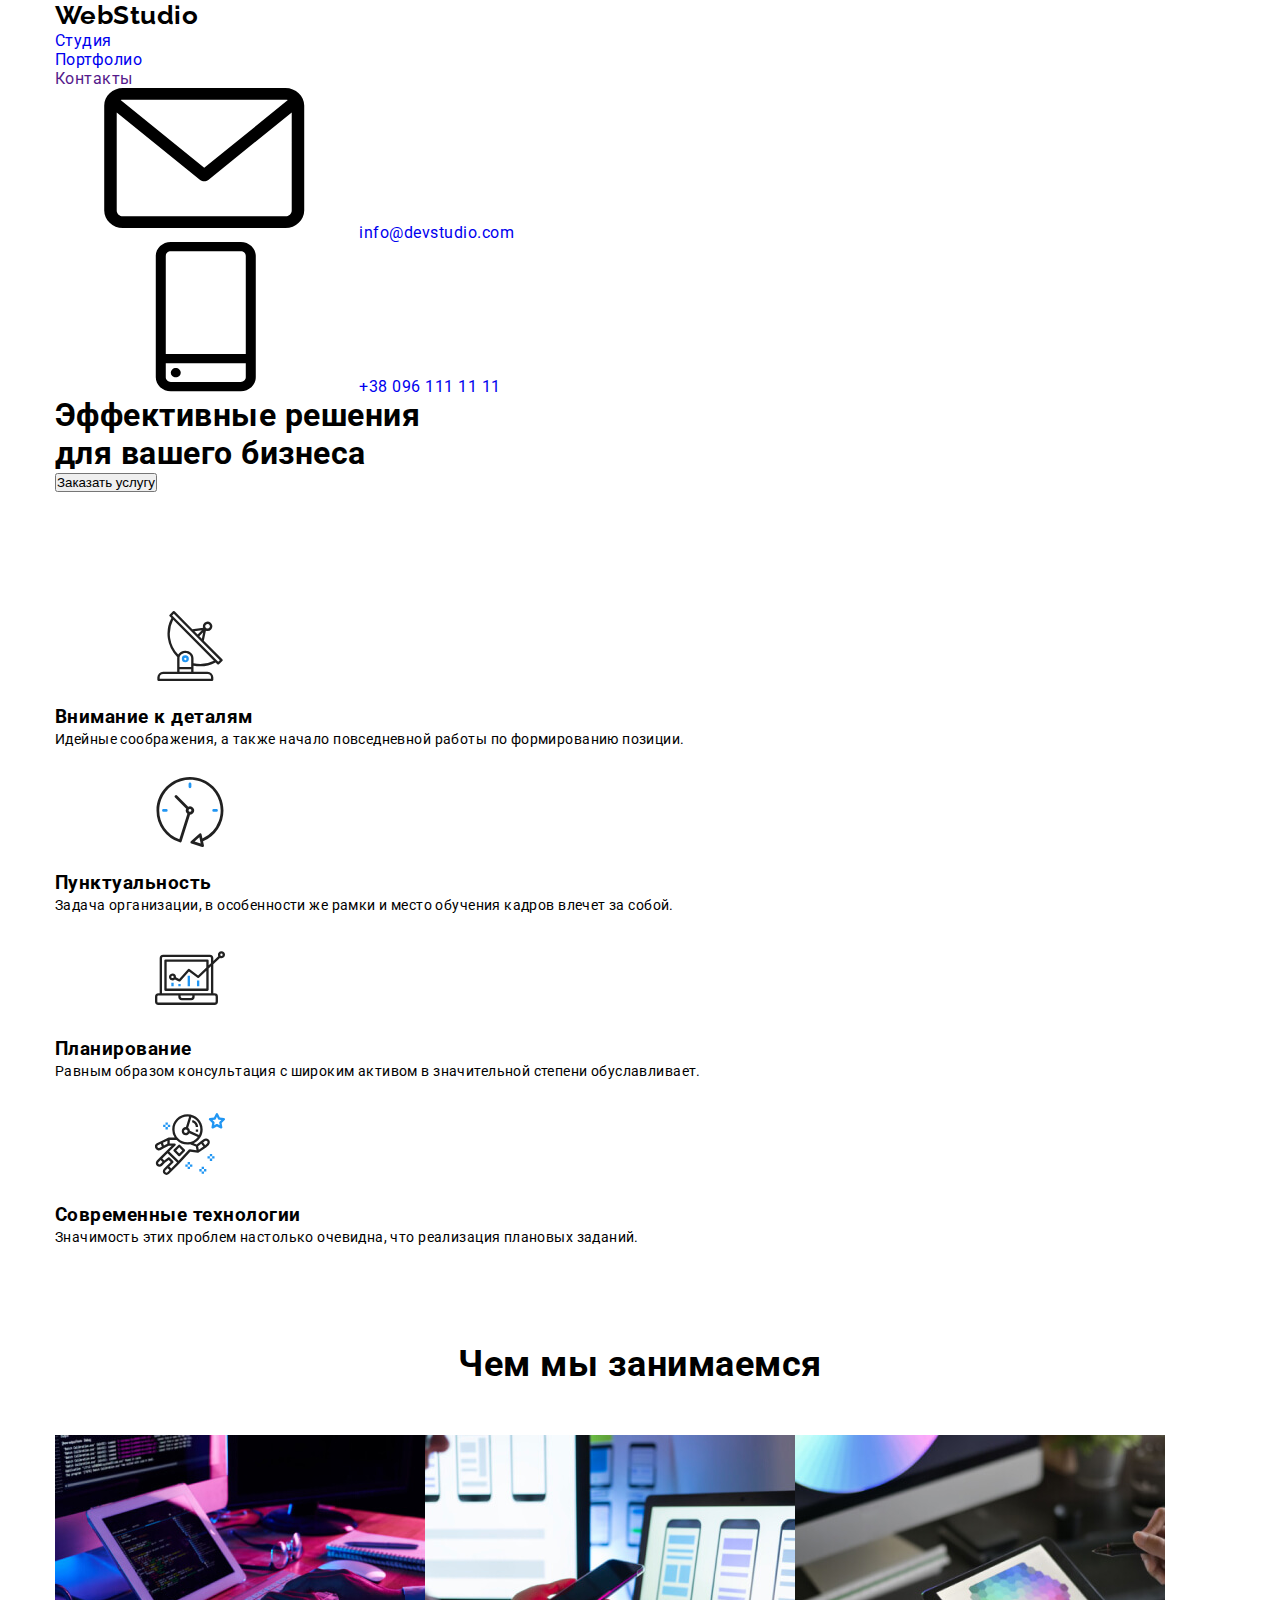
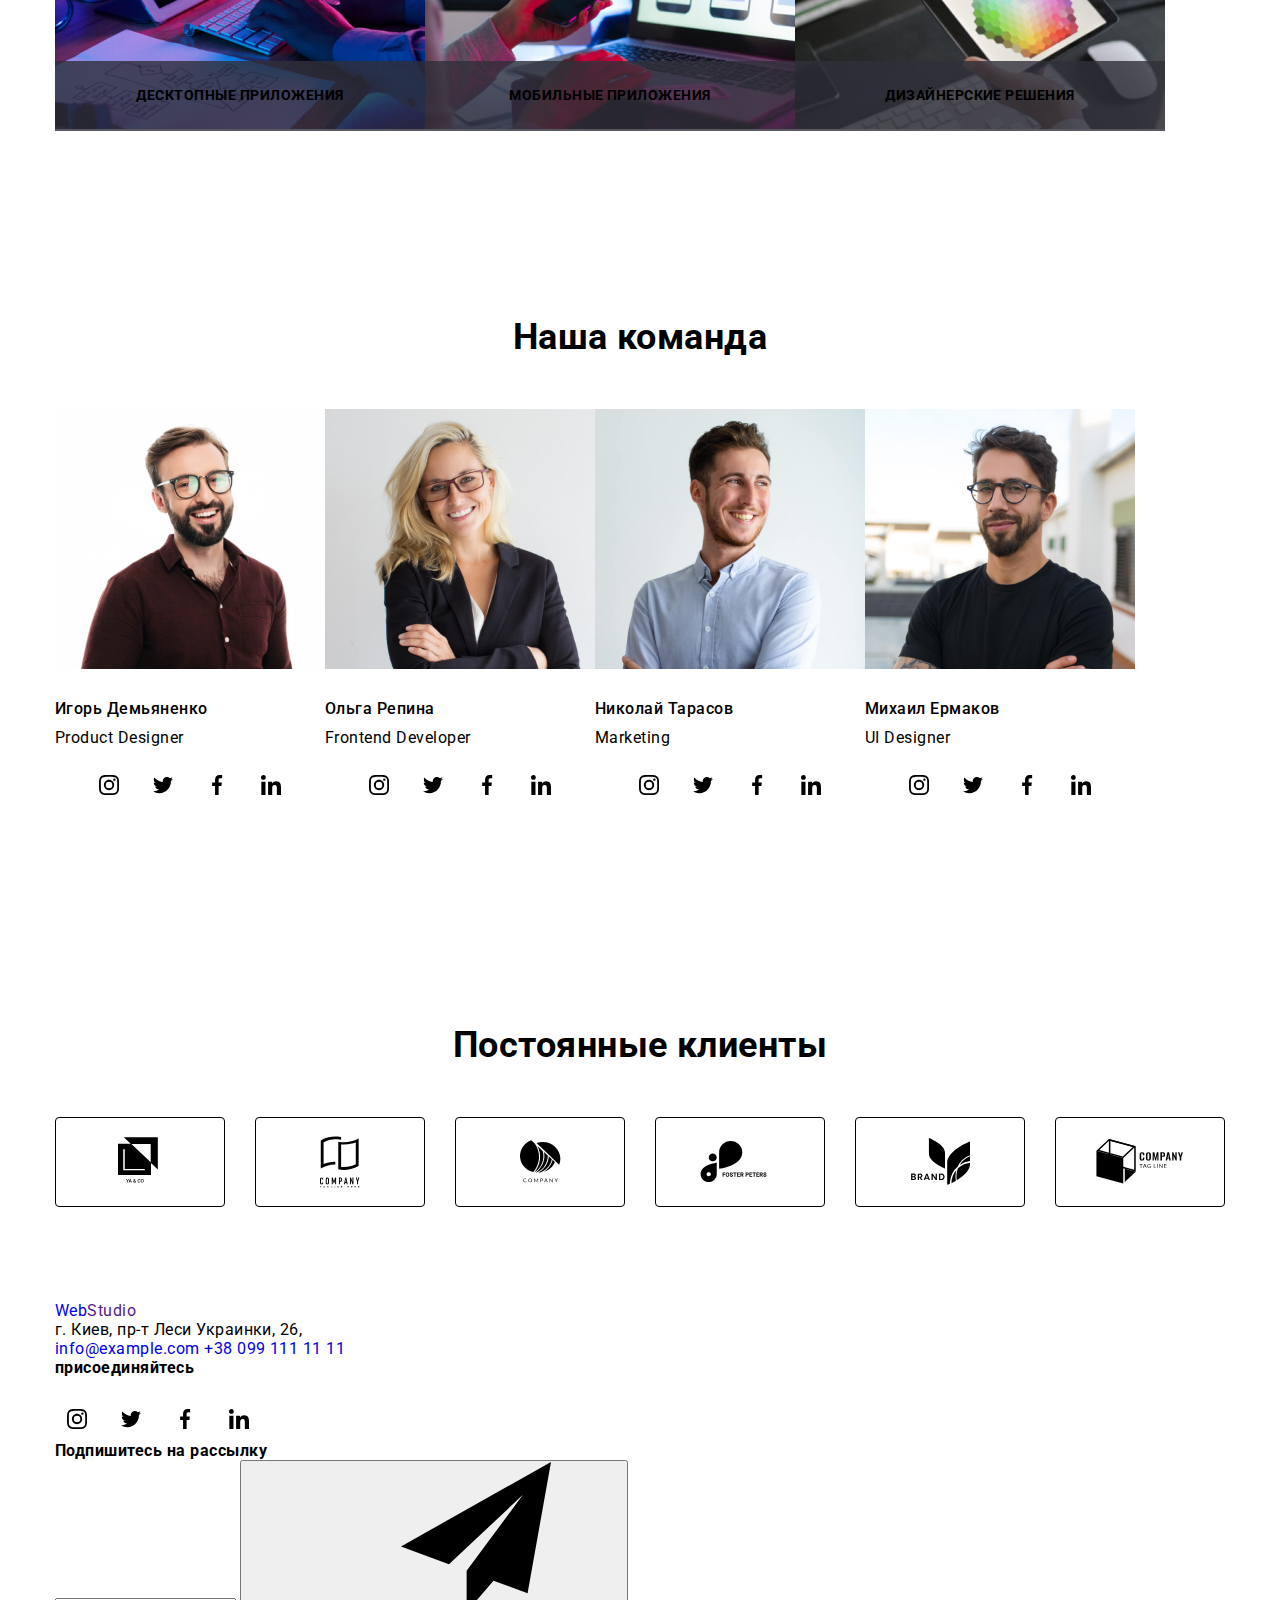
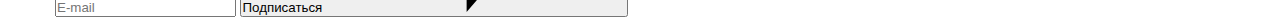
==== index.html @ 4dc35c31 "Сделано до Layouts _header(information)" ====
<!DOCTYPE html>
<html lang="ru">
  <head>
    <meta charset="UTF-8" />
    <title>Web Studio</title>
    <link
      href="https://fonts.googleapis.com/css2?family=Raleway:wght@700&family=Roboto:wght@400;500;700;900&display=swap"
      rel="stylesheet"
    />
    <link rel="“stylesheet”" href="./css/normalize.css" />
    <link rel="stylesheet" href="./css/main.min.css" />
  </head>
  <body class="body" data-body>
    <!-- Шапка страницы -->
    <header class="page-header">
      <!-- Главная навигация -->
      <div class="container">
        <nav class="navigation">
          <!-- Логотип -->
          <a href="./index.html" class="logo"
            ><span class="accent">Web</span>Studio</a
          >

          <!-- Ссылки на другие страницы или разделы текущей -->
          <ul class="site-nav">
            <li class="item">
              <a href="./index.html" class="link transition studio">Студия</a>
            </li>
            <li class="item">
              <a href="./portfolio.html" class="link transition">Портфолио</a>
            </li>
            <li class="item">
              <a href="" class="link transition">Контакты</a>
            </li>
          </ul>
        </nav>
        <!-- Контактная информация -->
        <ul class="contacts">
          <li class="item">
            <a
              href="mailto:info@devstudio.com"
              class="contacts-link transition"
            >
              <svg class="envelope-svg">
                <use href="./images/sprite.svg#envelope"></use>
              </svg>
              info@devstudio.com
            </a>
          </li>

          <li class="item">
            <a href="tel:+38 096 111 11 11" class="contacts-link transition">
              <svg class="smartphone-svg">
                <use href="./images/sprite.svg#smartphone"></use>
              </svg>
              +38 096 111 11 11
            </a>
          </li>
        </ul>
      </div>
    </header>
    <!-- Уникальный контент страницы -->
    <main>
      <!-- Герой -->
      <section class="hero">
        <div class="container">
          <h1 class="hero-title">
            Эффективные решения<br />для вашего бизнеса
          </h1>
          <button class="button open-button" type="button" data-modal-open>
            Заказать услугу
          </button>
        </div>
      </section>
      <!-- Секция преимуществ -->
      <section class="section features">
        <div class="container">
          <h2 hidden class="features section-title">
            Невидимый заголовок,который спрячем через css
          </h2>
          <ul class="feature-list">
            <li class="item">
              <a href="#" class="feature-item-icon">
                <svg class="feature-item-icon-svg">
                  <use href="./images/sprite.svg#antenna"></use>
                </svg>
              </a>

              <h3 class="title">Внимание к деталям</h3>
              <p class="feature-para">
                Идейные соображения, а также начало повседневной работы по
                формированию позиции.
              </p>
            </li>
            <li class="item">
              <a href="#" class="feature-item-icon">
                <svg class="feature-item-icon-svg">
                  <use href="./images/sprite.svg#clock"></use>
                </svg>
              </a>
              <h3 class="title">Пунктуальность</h3>
              <p class="feature-para">
                Задача организации, в особенности же рамки и место обучения
                кадров влечет за собой.
              </p>
            </li>
            <li class="item">
              <a href="#" class="feature-item-icon">
                <svg class="feature-item-icon-svg">
                  <use href="./images/sprite.svg#diagram"></use>
                </svg>
              </a>
              <h3 class="title">Планирование</h3>
              <p class="feature-para">
                Равным образом консультация с широким активом в значительной
                степени обуславливает.
              </p>
            </li>
            <li class="item">
              <a href="#" class="feature-item-icon">
                <svg class="feature-item-icon-svg">
                  <use href="./images/sprite.svg#astronaut"></use>
                </svg>
              </a>
              <h3 class="title">Современные технологии</h3>
              <p class="feature-para">
                Значимость этих проблем настолько очевидна, что реализация
                плановых заданий.
              </p>
            </li>
          </ul>
        </div>
      </section>
      <!-- Чем мы занимаемся -->
      <section class="section section work">
        <div class="container">
          <h2 class="work section-title">Чем мы занимаемся</h2>
          <ul class="work-list">
            <li class="item">
              <div class="work-img-overlay">
                <img
                  src="./images/desktop.jpg"
                  alt="Ноутбук"
                  width="370"
                  height="294"
                />
                <h3 class="work-title">Десктопные приложения</h3>
              </div>
            </li>
            <li class="item">
              <div class="work-img-overlay">
                <img
                  src="./images/mobile.jpg"
                  alt="Смартфон"
                  width="370"
                  height="294"
                />
                <h3 class="work-title">Мобильные приложения</h3>
              </div>
            </li>
            <li class="item">
              <div class="work-img-overlay">
                <img
                  src="./images/designer.jpg"
                  alt="Планшет"
                  width="370"
                  height="294"
                />
                <h3 class="work-title">Дизайнерские решения</h3>
              </div>
            </li>
          </ul>
        </div>
      </section>
      <!-- Наша команда -->
      <section class="section team background">
        <div class="container">
          <h2 class="team section-title">Наша команда</h2>
          <ul class="team-list">
            <li class="item">
              <img
                src="./images/img-1-team.jpg"
                alt="Сотрудник 1"
                width="270"
                height="260"
              />
              <div class="team-list-info">
                <h3 class="team-title">Игорь Демьяненко</h3>
                <p class="team-para">Product Designer</p>
                <ul class="social-list">
                  <li class="social-list-item">
                    <a class="social-list-item-link" href="">
                      <svg class="social-list-item-link-svg">
                        <use href="./images/sprite.svg#instagram"></use>
                      </svg>
                    </a>
                  </li>
                  <li class="social-list-item">
                    <a class="social-list-item-link" href="">
                      <svg class="social-list-item-link-svg">
                        <use href="./images/sprite.svg#twitter"></use>
                      </svg>
                    </a>
                  </li>
                  <li class="social-list-item">
                    <a class="social-list-item-link" href="">
                      <svg class="social-list-item-link-svg">
                        <use href="./images/sprite.svg#facebook"></use>
                      </svg>
                    </a>
                  </li>
                  <li class="social-list-item">
                    <a class="social-list-item-link" href="">
                      <svg class="social-list-item-link-svg">
                        <use href="./images/sprite.svg#linkedin"></use>
                      </svg>
                    </a>
                  </li>
                </ul>
              </div>
            </li>

            <li class="item">
              <img
                src="./images/img-2-team.jpg"
                alt="Сотрудник 2"
                width="270"
                height="260"
              />
              <div class="team-list-info">
                <h3 class="team-title">Ольга Репина</h3>
                <p class="team-para">Frontend Developer</p>
                <ul class="social-list">
                  <li class="social-list-item">
                    <a class="social-list-item-link" href="">
                      <svg class="social-list-item-link-svg">
                        <use href="./images/sprite.svg#instagram"></use>
                      </svg>
                    </a>
                  </li>
                  <li class="social-list-item">
                    <a class="social-list-item-link" href="">
                      <svg class="social-list-item-link-svg">
                        <use href="./images/sprite.svg#twitter"></use>
                      </svg>
                    </a>
                  </li>
                  <li class="social-list-item">
                    <a class="social-list-item-link" href="">
                      <svg class="social-list-item-link-svg">
                        <use href="./images/sprite.svg#facebook"></use>
                      </svg>
                    </a>
                  </li>
                  <li class="social-list-item">
                    <a class="social-list-item-link" href="">
                      <svg class="social-list-item-link-svg">
                        <use href="./images/sprite.svg#linkedin"></use>
                      </svg>
                    </a>
                  </li>
                </ul>
              </div>
            </li>

            <li class="item">
              <img
                src="./images/img-3-team.jpg"
                alt="Сотрудник 3"
                width="270"
                height="260"
              />
              <div class="team-list-info">
                <h3 class="team-title">Николай Тарасов</h3>
                <p class="team-para">Marketing</p>
                <ul class="social-list">
                  <li class="social-list-item">
                    <a class="social-list-item-link" href="">
                      <svg class="social-list-item-link-svg">
                        <use href="./images/sprite.svg#instagram"></use>
                      </svg>
                    </a>
                  </li>
                  <li class="social-list-item">
                    <a class="social-list-item-link" href="">
                      <svg class="social-list-item-link-svg">
                        <use href="./images/sprite.svg#twitter"></use>
                      </svg>
                    </a>
                  </li>
                  <li class="social-list-item">
                    <a class="social-list-item-link" href="">
                      <svg class="social-list-item-link-svg">
                        <use href="./images/sprite.svg#facebook"></use>
                      </svg>
                    </a>
                  </li>
                  <li class="social-list-item">
                    <a class="social-list-item-link" href="">
                      <svg class="social-list-item-link-svg">
                        <use href="./images/sprite.svg#linkedin"></use>
                      </svg>
                    </a>
                  </li>
                </ul>
              </div>
            </li>

            <li class="item">
              <img
                src="./images/img-4-team.jpg"
                alt="Сотрудник 4"
                width="270"
                height="260"
              />
              <div class="team-list-info">
                <h3 class="team-title">Михаил Ермаков</h3>
                <p class="team-para">UI Designer</p>
                <ul class="social-list">
                  <li class="social-list-item">
                    <a class="social-list-item-link" href="">
                      <svg class="social-list-item-link-svg">
                        <use href="./images/sprite.svg#instagram"></use>
                      </svg>
                    </a>
                  </li>
                  <li class="social-list-item">
                    <a class="social-list-item-link" href="">
                      <svg class="social-list-item-link-svg">
                        <use href="./images/sprite.svg#twitter"></use>
                      </svg>
                    </a>
                  </li>
                  <li class="social-list-item">
                    <a class="social-list-item-link" href="">
                      <svg class="social-list-item-link-svg">
                        <use href="./images/sprite.svg#facebook"></use>
                      </svg>
                    </a>
                  </li>
                  <li class="social-list-item">
                    <a class="social-list-item-link" href="">
                      <svg class="social-list-item-link-svg">
                        <use href="./images/sprite.svg#linkedin"></use>
                      </svg>
                    </a>
                  </li>
                </ul>
              </div>
            </li>
          </ul>
        </div>
      </section>
      <!-- Постоянные клиенты -->
      <section class="section clients">
        <div class="container">
          <h2 class="clients section-title">Постоянные клиенты</h2>
          <ul class="clients-list">
            <li class="item">
              <a class="clients-list-item-link" href="">
                <svg class="clients-list-item-link-svg size-logo-1">
                  <use href="./images/sprite.svg#logo-1"></use>
                </svg>
              </a>
            </li>
            <li class="item">
              <a class="clients-list-item-link" href="">
                <svg class="clients-list-item-link-svg size-logo-2">
                  <use href="./images/sprite.svg#logo-2"></use>
                </svg>
              </a>
            </li>
            <li class="item">
              <a class="clients-list-item-link" href="">
                <svg class="clients-list-item-link-svg size-logo-3">
                  <use href="./images/sprite.svg#logo-3"></use>
                </svg>
              </a>
            </li>
            <li class="item">
              <a class="clients-list-item-link" href="">
                <svg class="clients-list-item-link-svg size-logo-4">
                  <use href="./images/sprite.svg#logo-4"></use>
                </svg>
              </a>
            </li>
            <li class="item">
              <a class="clients-list-item-link" href="">
                <svg class="clients-list-item-link-svg size-logo-5">
                  <use href="./images/sprite.svg#logo-5"></use>
                </svg>
              </a>
            </li>
            <li class="item">
              <a class="clients-list-item-link" href="">
                <svg class="clients-list-item-link-svg size-logo-6">
                  <use href="./images/sprite.svg#logo-6"></use>
                </svg>
              </a>
            </li>
          </ul>
        </div>
      </section>
    </main>

    <!-- Подвал страницы -->
    <footer class="footer footer-text footer-background">
      <div class="container">
        <div>
          <a href="" class="logo-footer"
            ><span class="accent">Web</span>Studio</a
          >
          <address class="footer-address">
            <p>г. Киев, пр-т Леси Украинки, 26,</p>
            <a
              href="mailto:info@devstudio.com"
              class="footer-contacts contacts-link transition"
            >
              info@example.com
            </a>

            <a
              href="tel:+38 096 111 11 11"
              class="footer-contacts contacts-link transition"
            >
              +38 099 111 11 11
            </a>
          </address>
        </div>

        <div class="footer-join">
          <b>присоединяйтесь</b>
          <ul class="social-list">
            <li class="social-list-item">
              <a class="social-list-item-link" href="">
                <svg class="social-list-item-link-svg dark-theme">
                  <use href="./images/sprite.svg#instagram"></use>
                </svg>
              </a>
            </li>
            <li class="social-list-item">
              <a class="social-list-item-link" href="">
                <svg class="social-list-item-link-svg dark-theme">
                  <use href="./images/sprite.svg#twitter"></use>
                </svg>
              </a>
            </li>
            <li class="social-list-item">
              <a class="social-list-item-link" href="">
                <svg class="social-list-item-link-svg dark-theme">
                  <use href="./images/sprite.svg#facebook"></use>
                </svg>
              </a>
            </li>
            <li class="social-list-item">
              <a class="social-list-item-link" href="">
                <svg class="social-list-item-link-svg dark-theme">
                  <use href="./images/sprite.svg#linkedin"></use>
                </svg>
              </a>
            </li>
          </ul>
        </div>

        <div class="footer-join">
          <b>Подпишитесь на рассылку</b>
          <div class="footer-subscribe">
            <input
              class="join-font"
              type="email"
              placeholder="E-mail"
              name="email"
            />
            <button class="button">
              Подписаться
              <svg class="join-telegram">
                <use href="./images/sprite.svg#join-telegram"></use>
              </svg>
            </button>
          </div>
        </div>
      </div>
    </footer>

    <!-- <-------------BACKDROP----------->

    <div class="backdrop is-hidden" data-modal>
      <div class="form-wrapper">
        <button class="cross-btn" type="button" data-modal-close>
          <svg class="cross">
            <use href="./images/sprite.svg#cross"></use>
          </svg>
        </button>
        <h2 class="modal-form-title">
          Оставьте свои данные, мы вам перезвоним
        </h2>
        <form action="#" class="modal-form">
          <label class="label-info" for="">Имя</label>
          <div class="person-info-modal">
            <svg class="modal-svg">
              <use href="./images/sprite.svg#person-modal"></use>
            </svg>

            <input
              type="text"
              name="user-name"
              class="modal-form-input modal-fonts"
              placeholder=""
              required
            />
          </div>

          <label class="label-info" for="">Телефон</label>
          <div class="person-info-modal">
            <svg class="modal-svg">
              <use href="./images/sprite.svg#phone-modal"></use>
            </svg>
            <input
              type="tel"
              name="user-tel"
              class="modal-form-input modal-fonts"
              placeholder=""
              required
            />
          </div>

          <label class="label-info" for="">Почта</label>
          <div class="person-info-modal">
            <svg class="modal-svg">
              <use href="./images/sprite.svg#email-modal"></use>
            </svg>
            <input
              type="email"
              name="user-email"
              class="modal-form-input modal-fonts"
              placeholder=""
              required
            />
          </div>

          <label class="label-info" for="">Комментарий</label>
          <textarea
            name="user-comment"
            class="modal-form-comment modal-fonts"
            placeholder="Введите текст"
          ></textarea>

          <input
            type="checkbox"
            name="user-policy"
            value="accept-policy"
            id="user-policy"
            class="modal-form-check-policy"
          />

          <label for="user-policy" class="modal-form-check-label">
            <svg class="accept-svg">
              <use href="./images/sprite.svg#accept"></use>
            </svg>
            Соглашаюсь с рассылкой и принимаю
            <a class="accept-policy" href="#" target="_blank"
              >Условия договора</a
            ></label
          >
          <button class="modal-form-btn">Отправить</button>
        </form>
      </div>
    </div>

    <script src="./js/modal.js"></script>
  </body>
</html>
---- css/main.min.css ----
html{box-sizing:border-box}*,*::before,*::after{box-sizing:inherit;margin:0;padding:0}img{display:block;max-width:100%;height:auto}address{font-style:normal}ul{list-style:none;margin:0;padding:0}a{text-decoration:none}button:hover{outline:none}.transition{transition:all 250ms cubic-bezier(0.4, 0, 0.2, 1)}.body{padding:0;margin:0;background-color:var(--background-color);color:var(--primary-text-color);font-family:"Roboto", sans-serif;letter-spacing:0.03em}.logo{color:var(--title-text-color);font-family:"Raleway", sans-serif;font-weight:bold;font-size:26px;line-height:1.19;margin-right:50px}.logo:hover{color:var(--accent-color)}.accent{color:var(--accent-color)}.container{margin:0 auto;width:1200px;padding-left:15px;padding-right:15px}.body.is-open{overflow:hidden}.backdrop{position:fixed;width:100%;height:100%;background-color:rgba(0,0,0,0.2);top:0;left:0;overflow-y:scroll}.is-hidden{opacity:0;visibility:hidden}.form-wrapper{position:absolute;width:528px;left:50%;top:221px;transform:translateX(-50%);background-color:#fff;padding:40px;box-shadow:0px 1px 3px rgba(0,0,0,0.12),0px 1px 1px rgba(0,0,0,0.14),0px 2px 1px rgba(0,0,0,0.2);border-radius:4px}.modal-form{display:flex;flex-direction:column}.modal-form-title{font-weight:bold;font-size:20px;line-height:1.15;text-align:center;margin-bottom:12px;color:var(--title-text-color)}.label-info{margin-bottom:4px;font-size:12px;line-height:1.4;letter-spacing:0.01em}.person-info-modal{position:relative}.person-info-modal:hover .modal-svg,.person-info-modal:focus-within .modal-svg{fill:var(--accent-color);transition:all 250ms cubic-bezier(0.4, 0, 0.2, 1);outline:none}.person-info-modal:hover .modal-form-input,.person-info-modal:focus-within .modal-form-input{border-color:var(--accent-color);transition:all 250ms cubic-bezier(0.4, 0, 0.2, 1);outline:none}.cross-btn{position:absolute;top:8px;right:8px;width:30px;height:30px;background:#ffffff;border:1px solid rgba(0,0,0,0.1);border-radius:50%;cursor:pointer;background-color:transparent;outline:none}.cross-btn:hover .cross,.cross-btn:focus-within .cross{fill:var(--accent-color);transition:all 250ms cubic-bezier(0.4, 0, 0.2, 1)}.cross{width:11px;height:11px;fill:#000000}.modal-svg{position:absolute;height:18px;width:18px;margin-left:14px;top:21%;left:0;cursor:pointer}.modal-form-input{height:40px;border:1px solid rgba(33,33,33,0.2);border-radius:4px;margin-bottom:10px;padding-left:42px;width:448px}.modal-form-comment{height:120px;resize:none;border:1px solid rgba(33,33,33,0.2);border-radius:4px;padding:12px 16px;margin-bottom:20px;color:rgba(117,117,117,0.5)}.modal-form-comment:placeholder{color:rgba(117,117,117,0.5)}.modal-form-comment:hover,.modal-form-comment:focus{border-color:var(--accent-color);outline:none;transition:all 250ms cubic-bezier(0.4, 0, 0.2, 1)}.modal-form-comment:hover::placeholder,.modal-form-comment:focus::placeholder{color:rgba(117,117,117,0.5);outline:none;transition:all 250ms cubic-bezier(0.4, 0, 0.2, 1)}.modal-fonts{font-family:Roboto;font-style:normal;font-weight:normal;font-size:14px;line-height:1.14;letter-spacing:0.01em}.modal-form-check-policy{position:absolute;width:1px;height:1px;margin:-1px;border:0;padding:0;clip:rect(0 0 0 0);overflow:hidden}.modal-form-check-label{display:flex;align-items:center;font-family:Roboto;font-style:normal;font-weight:normal;font-size:14px;line-height:1.71;letter-spacing:0.03em;cursor:pointer;color:#757575;margin:0 auto;margin-bottom:30px}.modal-form-check-label::before{display:block;content:"";width:11px;height:11px;border:1px solid var(--title-text-color);border-radius:2px;box-shadow:0px 1px 3px rgba(0,0,0,0.12),0px 1px 1px rgba(0,0,0,0.14),0px 2px 1px rgba(0,0,0,0.2);margin-right:8px}.modal-form-check-policy:checked+.modal-form-check-label::before{background-color:var(--accent-color);border-color:var(--accent-color)}.accept-policy{color:var(--accent-color);text-decoration:underline}.modal-form-btn{display:inline-block;border-radius:4px;padding:10px 32px;width:200px;margin:0 auto;color:var(--button-text-color);background-color:var(--button-background-color);box-shadow:0px 4px 4px rgba(0,0,0,0.15);font-family:inherit;font-weight:700;font-size:16px;line-height:1.87;text-align:center;letter-spacing:0.06em;text-align:center;border:none;cursor:pointer}.accept-svg{position:absolute;width:11px;height:8px;fill:var(--background-color)}.section{padding-top:94px;padding-bottom:94px}.section-title{color:var(--title-text-color);font-weight:700;font-size:36px;line-height:1.16;text-align:center;margin-top:0;margin-bottom:0}.features{padding-bottom:0}.feature-list{display:flex;flex-wrap:wrap}.feature-list.title{color:var(--title-text-color);font-weight:700;font-size:14px;line-height:1.14;text-transform:uppercase;margin-top:30px;margin-bottom:10px}.feature-list.item{width:270px}.feature-list.item:not(:last-child){margin-right:30px}.feature-item-icon{display:flex;width:270px;height:120px;background:var(--secondary-background-color);border-radius:4px;align-items:center;justify-content:center}.feature-item-icon-svg{width:70px;height:70px}.feature-para{margin-top:0;margin-bottom:0;font-family:Roboto;font-style:normal;font-weight:normal;font-size:14px;line-height:1.71;letter-spacing:0.03em}.work .section-title{margin-bottom:50px}.work-list{display:flex}.work-list.item{width:370px}.work-list.item:not(:last-child){margin-right:30px}.work-img-overlay{position:relative;width:100%;height:100%}.work-title{position:absolute;top:226px;color:var(--white);background-color:rgba(47,48,58,0.8);font-weight:700;font-size:14px;line-height:1.14;text-transform:uppercase;text-align:center;align-items:center;margin-top:0;margin-bottom:0;padding-top:27px;padding-bottom:27px;width:100%}.team .section-title{margin-bottom:50px}.team .team-title{color:var(--title-text-color);font-weight:500;font-size:16px;line-height:1.19;margin-bottom:10px}.team-list{display:flex;align-items:center}.team-list.item{width:calc((100% - 30px * 3) / 4);text-align:center;background:var(--background-color);box-shadow:0px 1px 3px rgba(0,0,0,0.12),0px 1px 1px rgba(0,0,0,0.14),0px 2px 1px rgba(0,0,0,0.2);border-radius:0px 0px 4px 4px}.team-list.item:not(:last-child){margin-right:30px}.team-list.team-para{font-weight:400;font-size:16px;line-height:1.19}.team-list-info{padding-top:30px;padding-bottom:30px}.background{background-color:var(--secondary-background-color)}.social-list{display:flex;margin-top:20px}.team .social-list{display:flex;justify-content:center;margin-top:16px}.social-list-item-link{width:44px;height:44px;display:flex;align-items:center;justify-content:center;background:rgba(255,255,255,0.1);border-radius:50%;transition:250ms cubic-bezier(0.4, 0, 0.2, 1)}.social-list-item-link:hover,.social-list-item-link:focus{background:var(--accent-color);outline:none}.social-list-item-link-svg{fill:var(--social-links-color);width:20px;height:20px}.social-list-item-link:hover .social-list-item-link-svg{fill:var(--button-text-color)}.social-list-item:not(:last-child){margin-right:10px}.social-links{color:var(--social-links-color)}.social-links:hover,.social-links:focus{color:var(--accent-color)}.clients .section-title{margin-bottom:50px}.clients-list{display:flex;justify-content:center}.clients-list>.item:not(:last-child){margin-right:30px}.clients-list-item-link{width:170px;height:90px;border:1px solid currentColor;border-radius:4px;display:flex;justify-content:center;align-items:center;color:var(--social-links-color);transition:all 250ms cubic-bezier(0.4, 0, 0.2, 1)}.clients-list-item-link:hover,.clients-list-item-link:focus{color:var(--accent-color);outline:none}.clients-list-item-link-svg{fill:currentColor}.size-logo-1{width:44px;height:49px}.size-logo-2{width:40px;height:52px}.size-logo-3{width:41px;height:43px}.size-logo-4{width:80px;height:42px}.size-logo-5{width:59px;height:47px}.size-logo-6{width:88px;height:45px}
/*# sourceMappingURL=main.min.css.map */
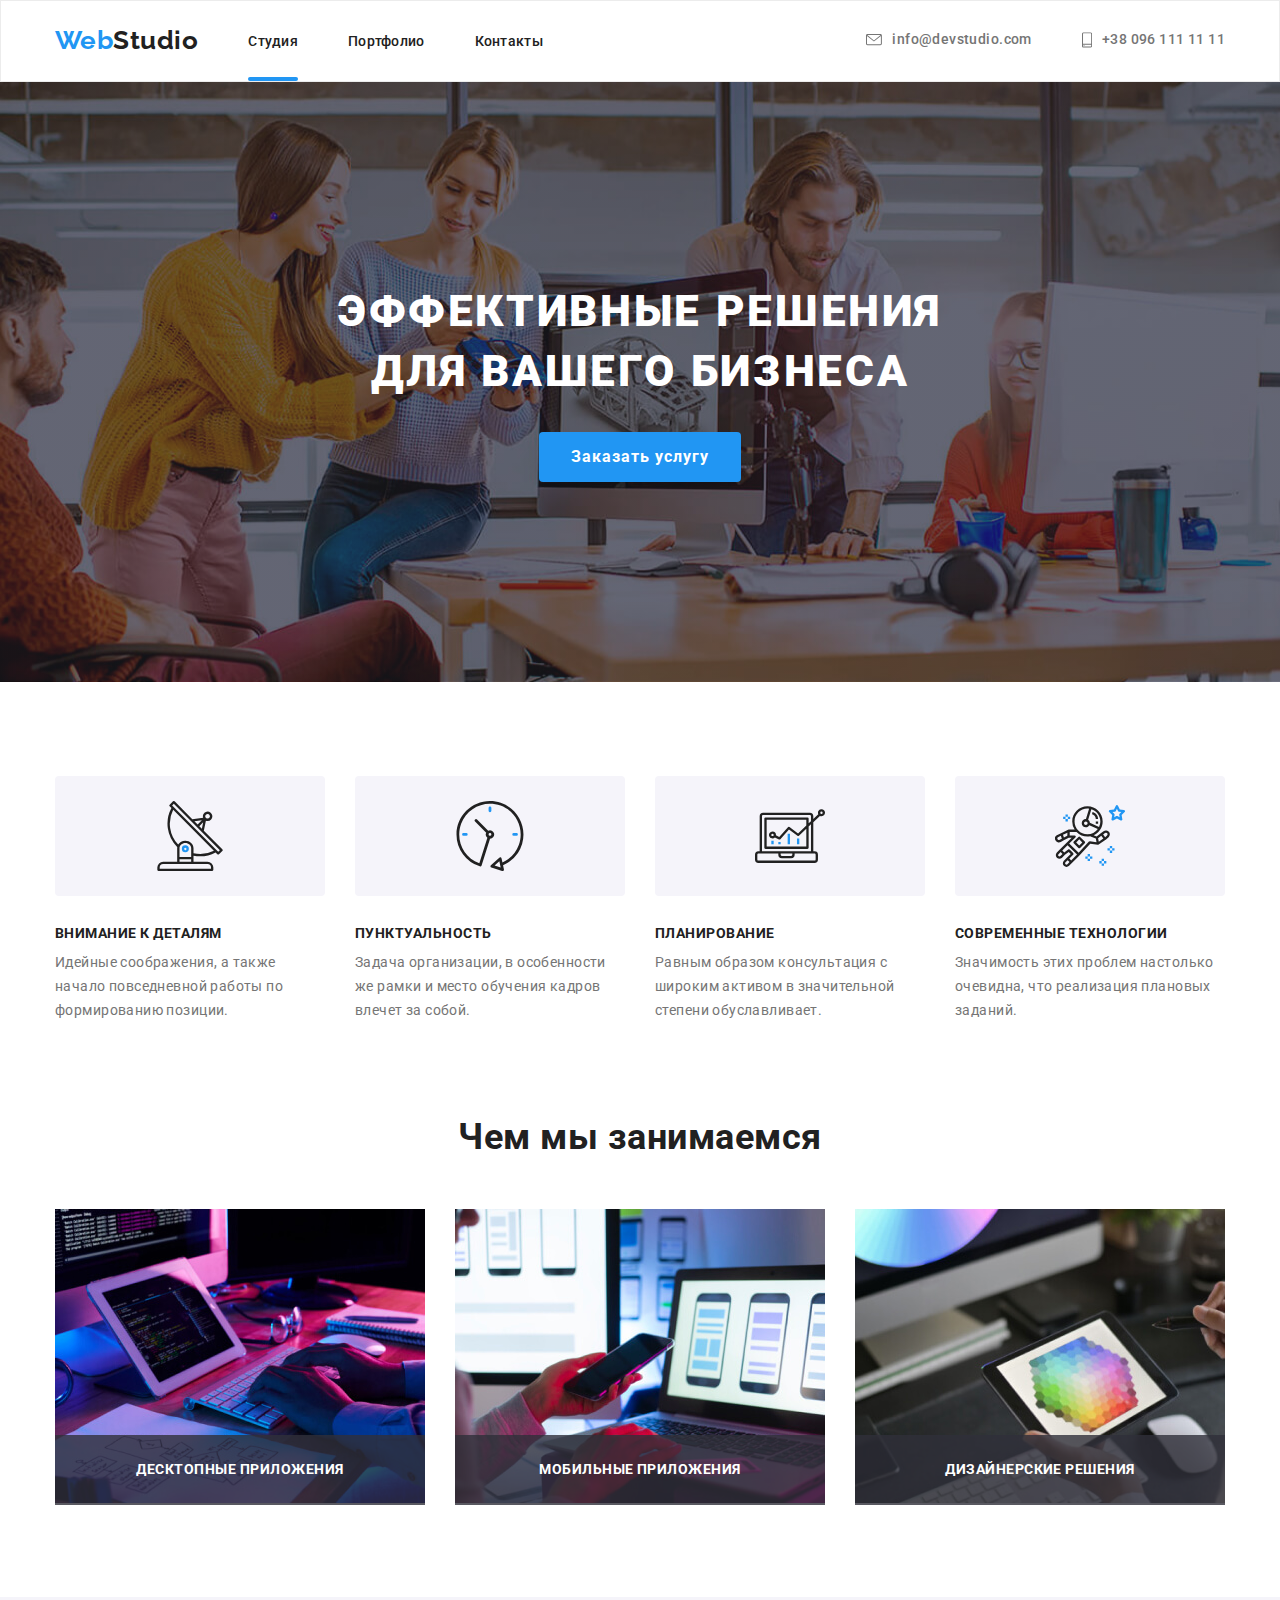
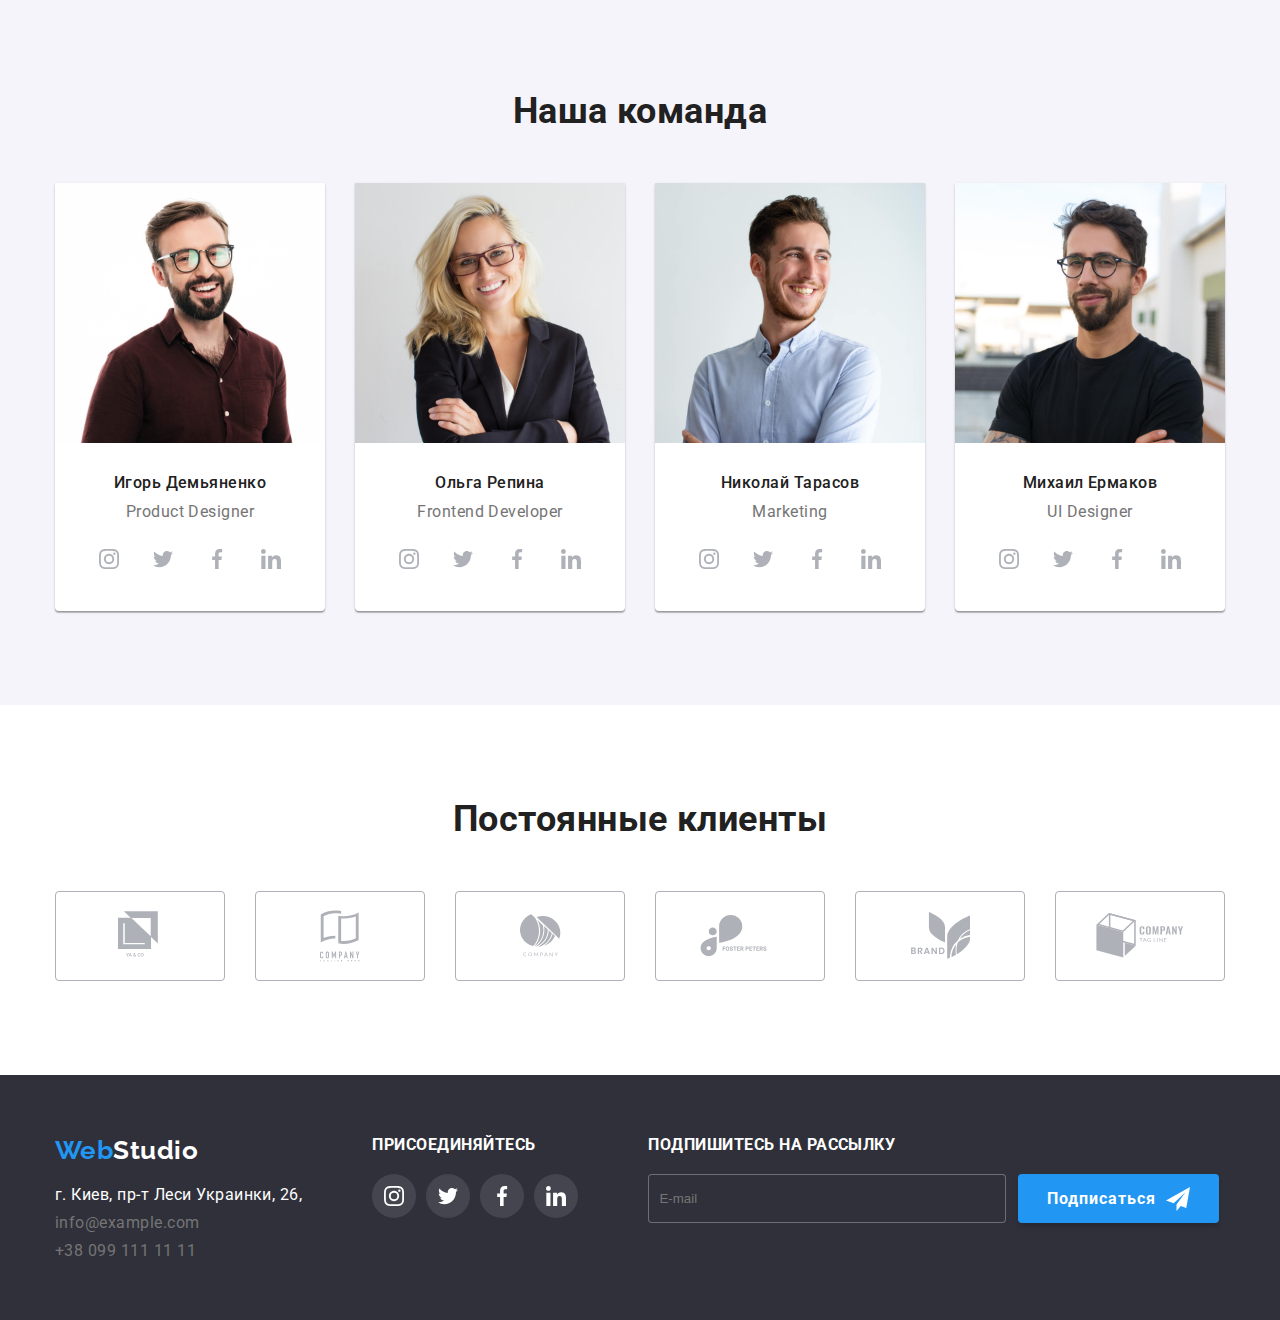
==== commit 6fcdf9ef: "Проведен рефакторинг CSS-кода и перенесен на препроцессор SASS." ====
--- a/index.html
+++ b/index.html
@@ -2,6 +2,7 @@
 <html lang="ru">
   <head>
     <meta charset="UTF-8" />
+    <meta name="viewport" content="width=device-width, initial-scale=1.0" />
     <title>Web Studio</title>
     <link
       href="https://fonts.googleapis.com/css2?family=Raleway:wght@700&family=Roboto:wght@400;500;700;900&display=swap"
--- a/css/main.min.css
+++ b/css/main.min.css
@@ -1,2 +1,2 @@
-html{box-sizing:border-box}*,*::before,*::after{box-sizing:inherit;margin:0;padding:0}img{display:block;max-width:100%;height:auto}address{font-style:normal}ul{list-style:none;margin:0;padding:0}a{text-decoration:none}button:hover{outline:none}.transition{transition:all 250ms cubic-bezier(0.4, 0, 0.2, 1)}.body{padding:0;margin:0;background-color:var(--background-color);color:var(--primary-text-color);font-family:"Roboto", sans-serif;letter-spacing:0.03em}.logo{color:var(--title-text-color);font-family:"Raleway", sans-serif;font-weight:bold;font-size:26px;line-height:1.19;margin-right:50px}.logo:hover{color:var(--accent-color)}.accent{color:var(--accent-color)}.container{margin:0 auto;width:1200px;padding-left:15px;padding-right:15px}.body.is-open{overflow:hidden}.backdrop{position:fixed;width:100%;height:100%;background-color:rgba(0,0,0,0.2);top:0;left:0;overflow-y:scroll}.is-hidden{opacity:0;visibility:hidden}.form-wrapper{position:absolute;width:528px;left:50%;top:221px;transform:translateX(-50%);background-color:#fff;padding:40px;box-shadow:0px 1px 3px rgba(0,0,0,0.12),0px 1px 1px rgba(0,0,0,0.14),0px 2px 1px rgba(0,0,0,0.2);border-radius:4px}.modal-form{display:flex;flex-direction:column}.modal-form-title{font-weight:bold;font-size:20px;line-height:1.15;text-align:center;margin-bottom:12px;color:var(--title-text-color)}.label-info{margin-bottom:4px;font-size:12px;line-height:1.4;letter-spacing:0.01em}.person-info-modal{position:relative}.person-info-modal:hover .modal-svg,.person-info-modal:focus-within .modal-svg{fill:var(--accent-color);transition:all 250ms cubic-bezier(0.4, 0, 0.2, 1);outline:none}.person-info-modal:hover .modal-form-input,.person-info-modal:focus-within .modal-form-input{border-color:var(--accent-color);transition:all 250ms cubic-bezier(0.4, 0, 0.2, 1);outline:none}.cross-btn{position:absolute;top:8px;right:8px;width:30px;height:30px;background:#ffffff;border:1px solid rgba(0,0,0,0.1);border-radius:50%;cursor:pointer;background-color:transparent;outline:none}.cross-btn:hover .cross,.cross-btn:focus-within .cross{fill:var(--accent-color);transition:all 250ms cubic-bezier(0.4, 0, 0.2, 1)}.cross{width:11px;height:11px;fill:#000000}.modal-svg{position:absolute;height:18px;width:18px;margin-left:14px;top:21%;left:0;cursor:pointer}.modal-form-input{height:40px;border:1px solid rgba(33,33,33,0.2);border-radius:4px;margin-bottom:10px;padding-left:42px;width:448px}.modal-form-comment{height:120px;resize:none;border:1px solid rgba(33,33,33,0.2);border-radius:4px;padding:12px 16px;margin-bottom:20px;color:rgba(117,117,117,0.5)}.modal-form-comment:placeholder{color:rgba(117,117,117,0.5)}.modal-form-comment:hover,.modal-form-comment:focus{border-color:var(--accent-color);outline:none;transition:all 250ms cubic-bezier(0.4, 0, 0.2, 1)}.modal-form-comment:hover::placeholder,.modal-form-comment:focus::placeholder{color:rgba(117,117,117,0.5);outline:none;transition:all 250ms cubic-bezier(0.4, 0, 0.2, 1)}.modal-fonts{font-family:Roboto;font-style:normal;font-weight:normal;font-size:14px;line-height:1.14;letter-spacing:0.01em}.modal-form-check-policy{position:absolute;width:1px;height:1px;margin:-1px;border:0;padding:0;clip:rect(0 0 0 0);overflow:hidden}.modal-form-check-label{display:flex;align-items:center;font-family:Roboto;font-style:normal;font-weight:normal;font-size:14px;line-height:1.71;letter-spacing:0.03em;cursor:pointer;color:#757575;margin:0 auto;margin-bottom:30px}.modal-form-check-label::before{display:block;content:"";width:11px;height:11px;border:1px solid var(--title-text-color);border-radius:2px;box-shadow:0px 1px 3px rgba(0,0,0,0.12),0px 1px 1px rgba(0,0,0,0.14),0px 2px 1px rgba(0,0,0,0.2);margin-right:8px}.modal-form-check-policy:checked+.modal-form-check-label::before{background-color:var(--accent-color);border-color:var(--accent-color)}.accept-policy{color:var(--accent-color);text-decoration:underline}.modal-form-btn{display:inline-block;border-radius:4px;padding:10px 32px;width:200px;margin:0 auto;color:var(--button-text-color);background-color:var(--button-background-color);box-shadow:0px 4px 4px rgba(0,0,0,0.15);font-family:inherit;font-weight:700;font-size:16px;line-height:1.87;text-align:center;letter-spacing:0.06em;text-align:center;border:none;cursor:pointer}.accept-svg{position:absolute;width:11px;height:8px;fill:var(--background-color)}.section{padding-top:94px;padding-bottom:94px}.section-title{color:var(--title-text-color);font-weight:700;font-size:36px;line-height:1.16;text-align:center;margin-top:0;margin-bottom:0}.features{padding-bottom:0}.feature-list{display:flex;flex-wrap:wrap}.feature-list.title{color:var(--title-text-color);font-weight:700;font-size:14px;line-height:1.14;text-transform:uppercase;margin-top:30px;margin-bottom:10px}.feature-list.item{width:270px}.feature-list.item:not(:last-child){margin-right:30px}.feature-item-icon{display:flex;width:270px;height:120px;background:var(--secondary-background-color);border-radius:4px;align-items:center;justify-content:center}.feature-item-icon-svg{width:70px;height:70px}.feature-para{margin-top:0;margin-bottom:0;font-family:Roboto;font-style:normal;font-weight:normal;font-size:14px;line-height:1.71;letter-spacing:0.03em}.work .section-title{margin-bottom:50px}.work-list{display:flex}.work-list.item{width:370px}.work-list.item:not(:last-child){margin-right:30px}.work-img-overlay{position:relative;width:100%;height:100%}.work-title{position:absolute;top:226px;color:var(--white);background-color:rgba(47,48,58,0.8);font-weight:700;font-size:14px;line-height:1.14;text-transform:uppercase;text-align:center;align-items:center;margin-top:0;margin-bottom:0;padding-top:27px;padding-bottom:27px;width:100%}.team .section-title{margin-bottom:50px}.team .team-title{color:var(--title-text-color);font-weight:500;font-size:16px;line-height:1.19;margin-bottom:10px}.team-list{display:flex;align-items:center}.team-list.item{width:calc((100% - 30px * 3) / 4);text-align:center;background:var(--background-color);box-shadow:0px 1px 3px rgba(0,0,0,0.12),0px 1px 1px rgba(0,0,0,0.14),0px 2px 1px rgba(0,0,0,0.2);border-radius:0px 0px 4px 4px}.team-list.item:not(:last-child){margin-right:30px}.team-list.team-para{font-weight:400;font-size:16px;line-height:1.19}.team-list-info{padding-top:30px;padding-bottom:30px}.background{background-color:var(--secondary-background-color)}.social-list{display:flex;margin-top:20px}.team .social-list{display:flex;justify-content:center;margin-top:16px}.social-list-item-link{width:44px;height:44px;display:flex;align-items:center;justify-content:center;background:rgba(255,255,255,0.1);border-radius:50%;transition:250ms cubic-bezier(0.4, 0, 0.2, 1)}.social-list-item-link:hover,.social-list-item-link:focus{background:var(--accent-color);outline:none}.social-list-item-link-svg{fill:var(--social-links-color);width:20px;height:20px}.social-list-item-link:hover .social-list-item-link-svg{fill:var(--button-text-color)}.social-list-item:not(:last-child){margin-right:10px}.social-links{color:var(--social-links-color)}.social-links:hover,.social-links:focus{color:var(--accent-color)}.clients .section-title{margin-bottom:50px}.clients-list{display:flex;justify-content:center}.clients-list>.item:not(:last-child){margin-right:30px}.clients-list-item-link{width:170px;height:90px;border:1px solid currentColor;border-radius:4px;display:flex;justify-content:center;align-items:center;color:var(--social-links-color);transition:all 250ms cubic-bezier(0.4, 0, 0.2, 1)}.clients-list-item-link:hover,.clients-list-item-link:focus{color:var(--accent-color);outline:none}.clients-list-item-link-svg{fill:currentColor}.size-logo-1{width:44px;height:49px}.size-logo-2{width:40px;height:52px}.size-logo-3{width:41px;height:43px}.size-logo-4{width:80px;height:42px}.size-logo-5{width:59px;height:47px}.size-logo-6{width:88px;height:45px}
+html{box-sizing:border-box}*,*::before,*::after{box-sizing:inherit;margin:0;padding:0}img{display:block;max-width:100%;height:auto}address{font-style:normal}ul{list-style:none;margin:0;padding:0}a{text-decoration:none}button:hover{outline:none}.transition{transition:all 250ms cubic-bezier(0.4, 0, 0.2, 1)}.body{padding:0;margin:0;background-color:#fff;color:#757575;font-family:"Roboto", sans-serif;letter-spacing:0.03em}.logo{color:#212121;font-family:"Raleway", sans-serif;font-weight:bold;font-size:26px;line-height:1.19;margin-right:50px}.logo:hover{color:#2196f3}.accent{color:#2196f3}.container{margin:0 auto;width:1200px;padding-left:15px;padding-right:15px}.section{padding-top:94px;padding-bottom:94px}.section-title{color:#212121;font-weight:700;font-size:36px;line-height:1.16;text-align:center;margin-top:0;margin-bottom:0}.body.is-open{overflow:hidden}.backdrop{position:fixed;width:100%;height:100%;background-color:rgba(0,0,0,0.2);top:0;left:0;overflow-y:scroll}.is-hidden{opacity:0;visibility:hidden}.form-wrapper{position:absolute;width:528px;left:50%;top:221px;transform:translateX(-50%);background-color:#fff;padding:40px;box-shadow:0px 1px 3px rgba(0,0,0,0.12),0px 1px 1px rgba(0,0,0,0.14),0px 2px 1px rgba(0,0,0,0.2);border-radius:4px}.modal-form{display:flex;flex-direction:column}.modal-form-title{font-weight:bold;font-size:20px;line-height:1.15;text-align:center;margin-bottom:12px}.label-info{margin-bottom:4px;font-size:12px;line-height:1.4;letter-spacing:0.01em}.person-info-modal{position:relative}.person-info-modal:hover .modal-svg,.person-info-modal:focus-within .modal-svg{fill:#2196f3;transition:all 250ms cubic-bezier(0.4, 0, 0.2, 1);outline:none}.person-info-modal:hover .modal-form-input,.person-info-modal:focus-within .modal-form-input{border-color:#2196f3;transition:all 250ms cubic-bezier(0.4, 0, 0.2, 1);outline:none}.cross-btn{position:absolute;top:8px;right:8px;width:30px;height:30px;background:#ffffff;border:1px solid rgba(0,0,0,0.1);border-radius:50%;cursor:pointer;background-color:transparent;outline:none}.cross-btn:hover .cross,.cross-btn:focus-within .cross{fill:#2196f3;transition:all 250ms cubic-bezier(0.4, 0, 0.2, 1)}.cross{width:11px;height:11px;fill:#000000}.modal-svg{position:absolute;height:18px;width:18px;margin-left:14px;top:21%;left:0;cursor:pointer}.modal-form-input{height:40px;border:1px solid rgba(33,33,33,0.2);border-radius:4px;margin-bottom:10px;padding-left:42px;width:448px}.modal-form-comment{height:120px;resize:none;border:1px solid rgba(33,33,33,0.2);border-radius:4px;padding:12px 16px;margin-bottom:20px;color:rgba(117,117,117,0.5)}.modal-form-comment:placeholder{color:rgba(117,117,117,0.5)}.modal-form-comment:hover,.modal-form-comment:focus{border-color:#2196f3;outline:none;transition:all 250ms cubic-bezier(0.4, 0, 0.2, 1)}.modal-form-comment:hover::placeholder,.modal-form-comment:focus::placeholder{color:rgba(117,117,117,0.5);outline:none;transition:all 250ms cubic-bezier(0.4, 0, 0.2, 1)}.modal-fonts{font-family:Roboto;font-style:normal;font-weight:normal;font-size:14px;line-height:1.14;letter-spacing:0.01em}.modal-form-check-policy{position:absolute;width:1px;height:1px;margin:-1px;border:0;padding:0;clip:rect(0 0 0 0);overflow:hidden}.modal-form-check-label{display:flex;align-items:center;font-family:Roboto;font-style:normal;font-weight:normal;font-size:14px;line-height:1.71;letter-spacing:0.03em;cursor:pointer;color:#757575;margin:0 auto;margin-bottom:30px}.modal-form-check-label::before{display:block;content:"";width:11px;height:11px;border:1px solid #212121;border-radius:2px;box-shadow:0px 1px 3px rgba(0,0,0,0.12),0px 1px 1px rgba(0,0,0,0.14),0px 2px 1px rgba(0,0,0,0.2);margin-right:8px}.modal-form-check-policy:checked+.modal-form-check-label::before{background-color:#2196f3;border-color:#2196f3}.accept-policy{color:#2196f3;text-decoration:underline}.modal-form-btn{display:inline-block;border-radius:4px;padding:10px 32px;width:200px;margin:0 auto;color:#fff;background-color:#2196f3;box-shadow:0px 4px 4px rgba(0,0,0,0.15);font-family:inherit;font-weight:700;font-size:16px;line-height:1.87;text-align:center;letter-spacing:0.06em;text-align:center;border:none;cursor:pointer}.accept-svg{position:absolute;width:11px;height:8px;fill:#fff}.social-list{display:flex;margin-top:20px}.team .social-list{display:flex;justify-content:center;margin-top:16px}.social-list-item-link{width:44px;height:44px;display:flex;align-items:center;justify-content:center;background:rgba(255,255,255,0.1);border-radius:50%;transition:250ms cubic-bezier(0.4, 0, 0.2, 1)}.social-list-item-link:hover,.social-list-item-link:focus{background:#2196f3;outline:none}.social-list-item-link-svg{fill:#afb1b8;width:20px;height:20px}.social-list-item-link:hover .social-list-item-link-svg{fill:#fff}.social-list-item:not(:last-child){margin-right:10px}.social-links{color:var(--social-links-color)}.social-links:hover,.social-links:focus{color:#2196f3}.open-button{border:none}.hero .button{display:inline-block;border-radius:4px;padding:10px 32px;min-width:200px;color:#fff;background-color:#2196f3;box-shadow:0px 4px 4px rgba(0,0,0,0.15);font-family:inherit;font-weight:700;font-size:16px;line-height:1.87;letter-spacing:0.06em;text-align:center;outline:none;cursor:pointer}.button{color:#fff;background-color:#2196f3;box-shadow:0px 4px 4px rgba(0,0,0,0.15);font-family:inherit;font-weight:700;font-size:16px;line-height:1.87;letter-spacing:0.06em;align-items:center;border:none;cursor:pointer}.footer .button{display:flex;border-radius:4px;padding:10px 29px;margin-left:12px}.filter .button{color:#212121;background-color:#f5f4fa;font-family:"Roboto";font-weight:500;font-size:16px;line-height:1.62;letter-spacing:0.03em;border:none;cursor:pointer}.filter .button:hover,.filter .button:focus{color:#fff;background-color:#2196f3;box-shadow:0px 3px 1px rgba(0,0,0,0.1),0px 1px 2px rgba(0,0,0,0.08),0px 2px 2px rgba(0,0,0,0.12)}.item>.button{padding-top:6px;padding-bottom:6px;padding-left:22px;padding-right:22px;background:#f5f4fa;border-radius:4px}.page-header{border:1px solid #ececec;padding-top:24px;padding-bottom:25px}.page-header .container{display:flex;align-items:center}.navigation{display:flex}.site-nav{display:flex;align-items:center}.site-nav .item:not(:last-child){margin-right:50px}.site-nav .link{color:#212121;font-weight:500;font-size:14px;line-height:1.14;letter-spacing:0.02em;padding-top:32px;padding-bottom:32px;padding-left:0;padding-right:0}.site-nav .link:hover,.site-nav .link:focus{color:#2196f3}.site-nav .link.current{color:#2196f3}.studio{position:relative}.studio::after{display:block;position:absolute;content:"";top:95%;left:0;width:100%;height:4px;background:#2196f3;border-radius:2px}.contacts{display:inline-flex;align-items:center;margin-left:auto;color:#757575;font-weight:500;font-size:14px;line-height:1.14;letter-spacing:0.03em}.contacts .item{display:flex;align-items:center}.contacts .item:not(:last-child){margin-right:50px}.contacts-link{display:flex;align-items:center;color:#757575}.contacts-link:hover,.contacts-link:focus{color:#2196f3}.envelope-svg{align-items:center;width:16px;height:12px;margin-right:10px;align-items:center;fill:#757575;cursor:pointer}.smartphone-svg{align-items:center;width:10px;height:16px;margin-right:10px;align-items:center;fill:#757575;cursor:pointer}.envelope-svg,.smartphone-svg{fill:currentColor}.hero{margin:0;text-align:center;background-image:linear-gradient(rgba(47,48,58,0.4), rgba(47,48,58,0.4)),url("../images/hero.jpg");background-repeat:no-repeat;background-position:center;background-size:cover;padding-top:200px;padding-bottom:200px}.hero-title{margin-top:0;margin-bottom:30px;color:#fff;font-weight:900;font-size:44px;line-height:1.36;text-align:center;letter-spacing:0.06em;text-transform:uppercase}.features{padding-bottom:0}.feature-list{display:flex;flex-wrap:wrap}.feature-list .title{color:#212121;font-weight:700;font-size:14px;line-height:1.14;text-transform:uppercase;margin-top:30px;margin-bottom:10px}.feature-list .item{width:270px}.feature-list .item:not(:last-child){margin-right:30px}.feature-item-icon{display:flex;width:270px;height:120px;background:#f5f4fa;border-radius:4px;align-items:center;justify-content:center}.feature-item-icon-svg{width:70px;height:70px}.feature-para{margin-top:0;margin-bottom:0;font-family:"Roboto";font-style:normal;font-weight:normal;font-size:14px;line-height:1.71;letter-spacing:0.03em}.work .section-title{margin-bottom:50px}.work-list{display:flex}.work-list.item{width:370px}.work-list .item:not(:last-child){margin-right:30px}.work-img-overlay{position:relative;width:100%;height:100%}.work-title{position:absolute;top:226px;color:#fff;background-color:rgba(47,48,58,0.8);font-weight:700;font-size:14px;line-height:1.14;text-transform:uppercase;text-align:center;align-items:center;margin-top:0;margin-bottom:0;padding-top:27px;padding-bottom:27px;width:100%}.team .section-title{margin-bottom:50px}.team .team-title{color:#212121;font-weight:500;font-size:16px;line-height:1.19;margin-bottom:10px}.team-list{display:flex;align-items:center}.team-list .item{width:calc((100% - 30px * 3) / 4);text-align:center;background:#fff;box-shadow:0px 1px 3px rgba(0,0,0,0.12),0px 1px 1px rgba(0,0,0,0.14),0px 2px 1px rgba(0,0,0,0.2);border-radius:0px 0px 4px 4px}.team-list .item:not(:last-child){margin-right:30px}.team-list.team-para{font-weight:400;font-size:16px;line-height:1.19}.team-list-info{padding-top:30px;padding-bottom:30px}.background{background-color:#f5f4fa}.clients .section-title{margin-bottom:50px}.clients-list{display:flex;justify-content:center}.clients-list>.item:not(:last-child){margin-right:30px}.clients-list-item-link{width:170px;height:90px;border:1px solid currentColor;border-radius:4px;display:flex;justify-content:center;align-items:center;color:#afb1b8;transition:all 250ms cubic-bezier(0.4, 0, 0.2, 1)}.clients-list-item-link:hover,.clients-list-item-link:focus{color:#2196f3;outline:none}.clients-list-item-link-svg{fill:currentColor}.size-logo-1{width:44px;height:49px}.size-logo-2{width:40px;height:52px}.size-logo-3{width:41px;height:43px}.size-logo-4{width:80px;height:42px}.size-logo-5{width:59px;height:47px}.size-logo-6{width:88px;height:45px}.footer{padding-top:60px;padding-bottom:60px}.footer .container{display:flex}.footer-text{color:#fff}.logo-footer{color:#fff;font-family:"Raleway", sans-serif;font-weight:bold;font-size:26px;line-height:1.19}.logo-footer:hover{color:#2196f3}.footer-address{margin-top:20px;display:flex;flex-direction:column}.footer-contacts{margin-top:9px}.footer-subscribe{display:flex;margin-top:20px}.footer-subscribe input{width:358px;align-items:center;padding-left:10px;background-color:#2f303a;border:1px solid rgba(255,255,255,0.3);border-radius:4px;box-sizing:border-box}.footer-subscribe input:hover{outline:none}.footer-subscribe input::placeholder{color:#757575}.join-telegram{width:24px;height:24px;fill:#fff;margin-left:10px;outline:none}.footer-join{margin-left:70px}.footer-join b{text-transform:uppercase}.join-font{color:rgba(255,255,255,0.6)}.footer-background{background-color:#2f303a}.dark-theme{fill:white}
 /*# sourceMappingURL=main.min.css.map */